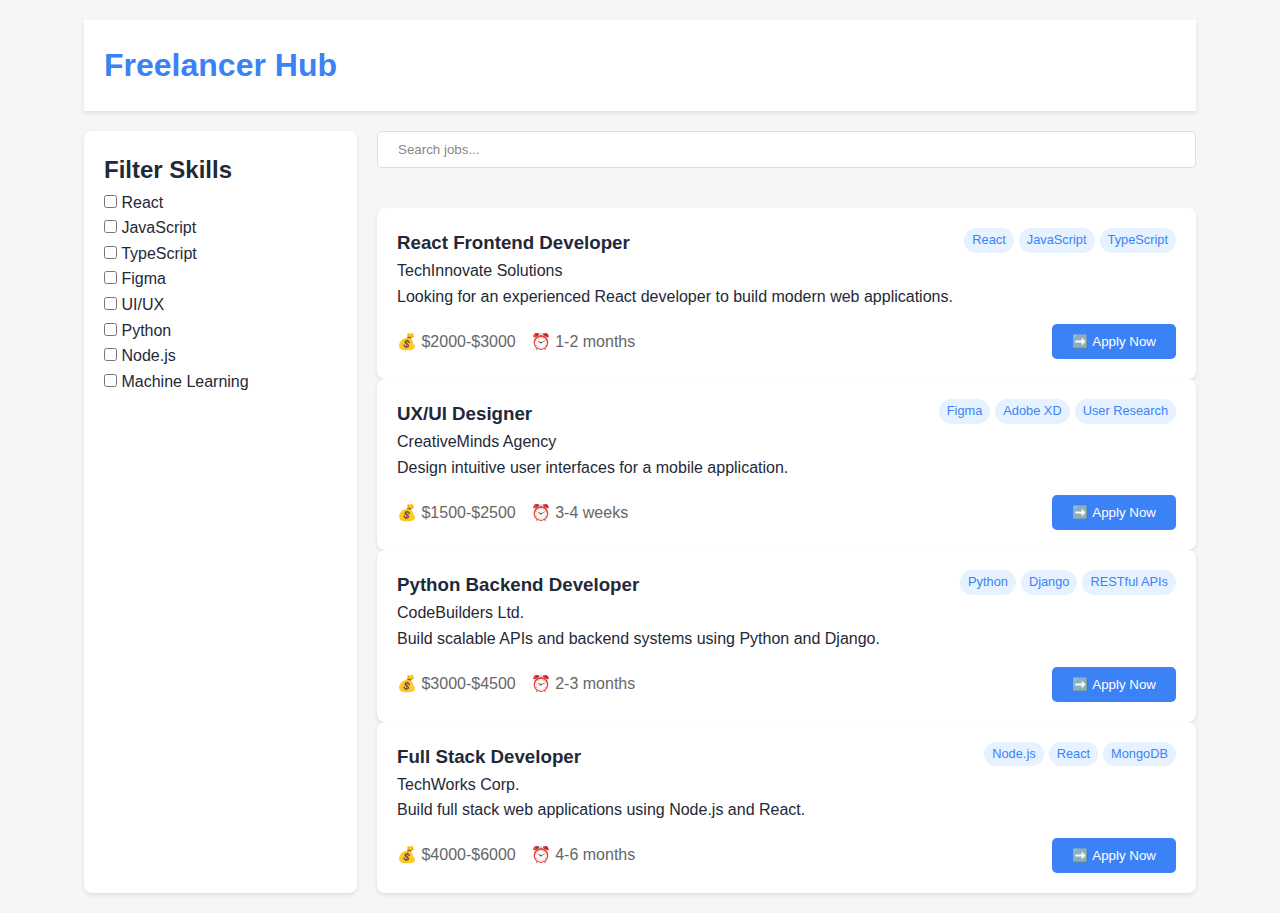
==== dash.html @ f64cd55f "Add files via upload" ====
<!DOCTYPE html>
<html lang="en">
<head>
    <meta charset="UTF-8">
    <meta name="viewport" content="width=device-width, initial-scale=1.0">
    <title>Freelancer Hub</title>
    <style>
        * {
            margin: 0;
            padding: 0;
            box-sizing: border-box;
        }

        :root {
            --primary-color: #3B82F6; /* Corporate blue */
            --secondary-color: #10B981; /* Fresh green */
            --background-color: #F4F7F6; /* Light background */
            --text-color: #1F2937; /* Dark text */
            --accent-color: #FF6B6B; /* Accent red */
            --button-hover-color: #059669; /* Hover green */
            --border-color: #ddd;
        }

        body {
            font-family: Arial, sans-serif;
            background-color: var(--background-color);
            line-height: 1.6;
            color: var(--text-color);
        }

        .container {
            width: 90%;
            max-width: 1200px;
            margin: 0 auto;
            padding: 20px;
        }

        header {
            background-color: #ffffff;
            padding: 20px;
            box-shadow: 0 2px 4px rgba(0,0,0,0.1);
            margin-bottom: 20px;
        }

        h1 {
            color: var(--primary-color);
            font-size: 2rem;
            margin: 0;
        }

        .platform-grid {
            display: grid;
            grid-template-columns: 1fr 3fr;
            gap: 20px;
        }

        .skills-filter {
            background-color: #ffffff;
            padding: 20px;
            border-radius: 8px;
            box-shadow: 0 2px 4px rgba(0,0,0,0.1);
        }

        .job-listings {
            display: flex;
            flex-direction: column;
            gap: 20px;
        }

        .search-bar {
            position: relative;
            margin-bottom: 20px;
        }

        .search-bar input {
            width: 100%;
            padding: 10px 40px 10px 20px;
            border: 1px solid var(--border-color);
            border-radius: 5px;
        }

        .job-card {
            background-color: #ffffff;
            border-radius: 8px;
            padding: 20px;
            box-shadow: 0 2px 4px rgba(0,0,0,0.1);
            transition: box-shadow 0.3s ease;
        }

        .job-card:hover {
            box-shadow: 0 4px 8px rgba(0,0,0,0.2);
        }

        .job-header {
            display: flex;
            justify-content: space-between;
            align-items: flex-start;
        }

        .job-skills {
            display: flex;
            gap: 5px;
        }

        .skill-tag {
            background-color: #e6f2ff;
            color: var(--primary-color);
            padding: 2px 8px;
            border-radius: 20px;
            font-size: 0.8em;
        }

        .job-details {
            display: flex;
            justify-content: space-between;
            align-items: center;
            margin-top: 15px;
        }

        .job-meta {
            display: flex;
            gap: 15px;
            color: #666;
        }

        .apply-btn {
            background-color: var(--primary-color);
            color: white;
            border: none;
            padding: 10px 20px;
            border-radius: 5px;
            cursor: pointer;
            display: flex;
            align-items: center;
            gap: 5px;
            transition: background-color 0.3s ease;
        }

        .apply-btn:disabled {
            background-color: var(--button-hover-color);
            cursor: not-allowed;
        }

        .apply-btn:hover {
            background-color: var(--button-hover-color);
        }

        .search-bar input::placeholder {
            color: #888;
        }
    </style>
</head>
<body>
    <div class="container">
        <header>
            <h1>Freelancer Hub</h1>
        </header>

        <div class="platform-grid">
            <div class="skills-filter" id="skillsFilter">
                <h2>Filter Skills</h2>
                <!-- Skills will be dynamically added here -->
            </div>

            <div class="job-listings">
                <div class="search-bar">
                    <input type="text" id="searchInput" placeholder="Search jobs...">
                </div>
                <div id="jobListings">
                    <!-- Jobs will be dynamically added here -->
                </div>
            </div>
        </div>
    </div>

    <script>
        const JobService = {
            jobs: [
                {
                    id: 1,
                    title: 'React Frontend Developer',
                    description: 'Looking for an experienced React developer to build modern web applications.',
                    company: 'TechInnovate Solutions',
                    skills: ['React', 'JavaScript', 'TypeScript'],
                    budget: '$2000-$3000',
                    duration: '1-2 months'
                },
                {
                    id: 2,
                    title: 'UX/UI Designer',
                    description: 'Design intuitive user interfaces for a mobile application.',
                    company: 'CreativeMinds Agency',
                    skills: ['Figma', 'Adobe XD', 'User Research'],
                    budget: '$1500-$2500',
                    duration: '3-4 weeks'
                },
                {
                    id: 3,
                    title: 'Python Backend Developer',
                    description: 'Build scalable APIs and backend systems using Python and Django.',
                    company: 'CodeBuilders Ltd.',
                    skills: ['Python', 'Django', 'RESTful APIs'],
                    budget: '$3000-$4500',
                    duration: '2-3 months'
                },
                {
                    id: 4,
                    title: 'Full Stack Developer',
                    description: 'Build full stack web applications using Node.js and React.',
                    company: 'TechWorks Corp.',
                    skills: ['Node.js', 'React', 'MongoDB'],
                    budget: '$4000-$6000',
                    duration: '4-6 months'
                },
            ],

            getJobs() {
                return this.jobs;
            },

            applyToJob(jobId) {
                console.log(`Applied to job ${jobId}`);
                return true;
            }
        };

        class FreelancerPlatform {
            constructor() {
                this.jobs = JobService.getJobs();
                this.appliedJobs = [];
                this.selectedSkills = [];
                this.availableSkills = [
                    'React', 'JavaScript', 'TypeScript', 
                    'Figma', 'UI/UX', 'Python', 
                    'Node.js', 'Machine Learning'
                ];

                this.init();
            }

            init() {
                this.renderSkillsFilter();
                this.renderJobListings();
                this.setupEventListeners();
            }

            renderSkillsFilter() {
                const filterContainer = document.getElementById('skillsFilter');
                this.availableSkills.forEach(skill => {
                    const skillDiv = document.createElement('div');
                    skillDiv.innerHTML = `
                        <input type="checkbox" id="${skill}" />
                        <label for="${skill}">${skill}</label>
                    `;
                    skillDiv.querySelector('input').addEventListener('change', () => this.toggleSkill(skill));
                    filterContainer.appendChild(skillDiv);
                });
            }

            toggleSkill(skill) {
                this.selectedSkills = this.selectedSkills.includes(skill)
                    ? this.selectedSkills.filter(s => s !== skill)
                    : [...this.selectedSkills, skill];
                this.renderJobListings();
            }

            renderJobListings() {
                const listingsContainer = document.getElementById('jobListings');
                const searchInput = document.getElementById('searchInput');
                const searchTerm = searchInput.value.toLowerCase();

                listingsContainer.innerHTML = '';

                const filteredJobs = this.jobs.filter(job => 
                    job.title.toLowerCase().includes(searchTerm) &&
                    (this.selectedSkills.length === 0 || 
                     this.selectedSkills.some(skill => job.skills.includes(skill)))
                );

                filteredJobs.forEach(job => {
                    const jobCard = document.createElement('div');
                    jobCard.className = 'job-card';
                    jobCard.innerHTML = this.createJobCardHTML(job);
                    jobCard.querySelector('.apply-btn')?.addEventListener('click', () => this.applyToJob(job.id));
                    listingsContainer.appendChild(jobCard);
                });
            }

            createJobCardHTML(job) {
                const isApplied = this.appliedJobs.includes(job.id);
                return `
                    <div class="job-header">
                        <div>
                            <h3>${job.title}</h3>
                            <p>${job.company}</p>
                        </div>
                        <div class="job-skills">
                            ${job.skills.map(skill => `<span class="skill-tag">${skill}</span>`).join('')}
                        </div>
                    </div>
                    <p>${job.description}</p>
                    <div class="job-details">
                        <div class="job-meta">
                            <div>💰 ${job.budget}</div>
                            <div>⏰ ${job.duration}</div>
                        </div>
                        <button class="apply-btn" ${isApplied ? 'disabled' : ''}>
                            ${isApplied ? '✅ Applied' : '➡️ Apply Now'}
                        </button>
                    </div>
                `;
            }

            applyToJob(jobId) {
                const result = JobService.applyToJob(jobId);
                if (result && !this.appliedJobs.includes(jobId)) {
                    this.appliedJobs.push(jobId);
                    this.renderJobListings();
                    window.location.href = 'apply.html';
                }
            }

            setupEventListeners() {
                document.getElementById('searchInput').addEventListener('input', () => this.renderJobListings());
            }
        }

        document.addEventListener('DOMContentLoaded', () => new FreelancerPlatform());
    </script>
</body>
</html>
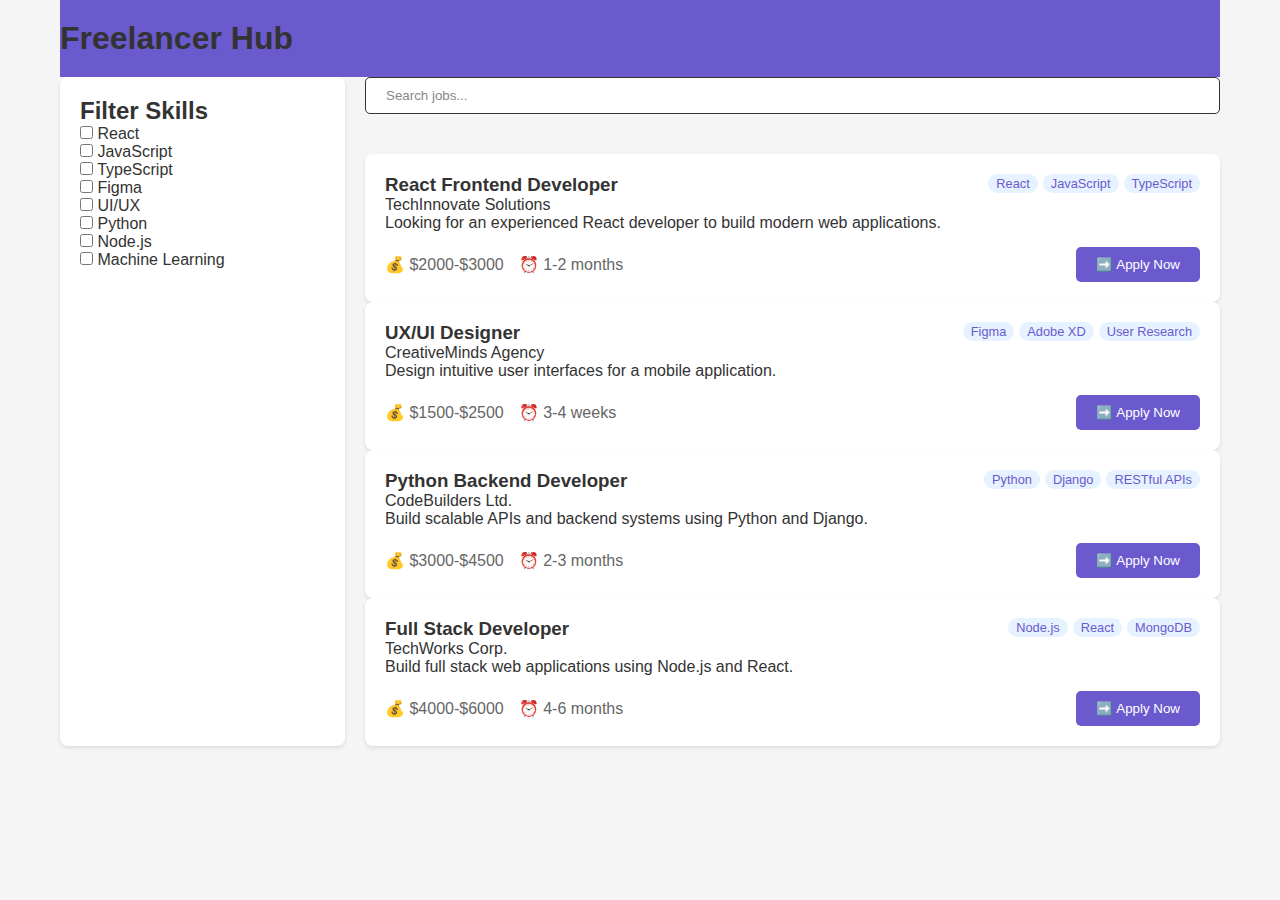
==== commit e857394c: "Add files via upload" ====
--- a/dash.html
+++ b/dash.html
@@ -5,49 +5,157 @@
     <meta name="viewport" content="width=device-width, initial-scale=1.0">
     <title>Freelancer Hub</title>
     <style>
+        :root {
+            --primary-color: #6A5ACD;
+            --secondary-color: #333333;
+            --accent-color: #FF6B6B;
+            --text-light: #FFFFFF;
+        }
+
         * {
             margin: 0;
             padding: 0;
             box-sizing: border-box;
         }
 
-        :root {
-            --primary-color: #3B82F6; /* Corporate blue */
-            --secondary-color: #10B981; /* Fresh green */
-            --background-color: #F4F7F6; /* Light background */
-            --text-color: #1F2937; /* Dark text */
-            --accent-color: #FF6B6B; /* Accent red */
-            --button-hover-color: #059669; /* Hover green */
-            --border-color: #ddd;
-        }
-
         body {
-            font-family: Arial, sans-serif;
-            background-color: var(--background-color);
-            line-height: 1.6;
-            color: var(--text-color);
+            font-family: 'Roboto', sans-serif;
+            color: var(--secondary-color);
+            background-color: #F5F5F5;
         }
 
         .container {
-            width: 90%;
             max-width: 1200px;
             margin: 0 auto;
-            padding: 20px;
-        }
-
+            padding: 0 20px;
+        }
+
+        /* Header */
         header {
-            background-color: #ffffff;
-            padding: 20px;
-            box-shadow: 0 2px 4px rgba(0,0,0,0.1);
+            background-color: var(--primary-color);
+            padding: 20px 0;
+        }
+
+        .header-content {
+            display: flex;
+            justify-content: space-between;
+            align-items: center;
+        }
+
+        .logo {
+            color: var(--text-light);
+            font-size: 24px;
+            font-weight: bold;
+        }
+
+        nav ul {
+            display: flex;
+            list-style: none;
+            gap: 30px;
+        }
+
+        nav a {
+            color: var(--text-light);
+            text-decoration: none;
+            transition: color 0.3s ease;
+        }
+
+        nav a:hover {
+            color: var(--accent-color);
+        }
+
+        .cta-buttons {
+            display: flex;
+            gap: 15px;
+        }
+
+        .btn {
+            padding: 12px 24px;
+            border-radius: 6px;
+            font-weight: 500;
+            transition: all 0.3s ease;
+            cursor: pointer;
+            border: none;
+            text-transform: uppercase;
+        }
+
+        .btn-primary {
+            background-color: var(--accent-color);
+            color: var(--text-light);
+        }
+
+        .btn-secondary {
+            background-color: transparent;
+            border: 2px solid var(--accent-color);
+            color: var(--accent-color);
+        }
+
+        /* Hero */
+        .hero {
+            background-image: linear-gradient(to right, var(--primary-color), var(--secondary-color));
+            color: var(--text-light);
+            padding: 100px 0;
+            text-align: center;
+        }
+
+        .hero-content {
+            max-width: 800px;
+            margin: 0 auto;
+        }
+
+        .hero-title {
+            font-size: 48px;
+            font-weight: bold;
             margin-bottom: 20px;
         }
 
-        h1 {
-            color: var(--primary-color);
-            font-size: 2rem;
-            margin: 0;
-        }
-
+        .hero-subtitle {
+            font-size: 20px;
+            margin-bottom: 40px;
+        }
+
+        /* Brands */
+        .brands {
+            background-color: var(--text-light);
+            padding: 60px 0;
+            text-align: center;
+        }
+
+        .brand-logos {
+            display: flex;
+            justify-content: center;
+            align-items: center;
+            gap: 50px;
+            margin-top: 30px;
+        }
+
+        .brand-logos img {
+            max-height: 50px;
+            filter: grayscale(100%);
+            transition: all 0.3s ease;
+        }
+
+        .brand-logos img:hover {
+            filter: grayscale(0%);
+        }
+
+        .brand-logos img[alt="Google"] { height: 30px; }
+        .brand-logos img[alt="Amazon"] { height: 40px; }
+        .brand-logos img[alt="YouTube"] { height: 30px; }
+        .brand-logos img[alt="IBM"] { height: 40px; }
+        .brand-logos img[alt="Infosys"] { height: 35px; }
+        .brand-logos img[alt="Facebook"] { height: 35px; }
+        .brand-logos img[alt="Meta"] { height: 35px; }
+
+        /* Footer */
+        footer {
+            background-color: var(--secondary-color);
+            color: var(--text-light);
+            padding: 30px 0;
+            text-align: center;
+        }
+
+        /* Additional Styles for Job Listings and Filters */
         .platform-grid {
             display: grid;
             grid-template-columns: 1fr 3fr;
@@ -75,7 +183,7 @@
         .search-bar input {
             width: 100%;
             padding: 10px 40px 10px 20px;
-            border: 1px solid var(--border-color);
+            border: 1px solid var(--secondary-color);
             border-radius: 5px;
         }
 
@@ -125,7 +233,7 @@
 
         .apply-btn {
             background-color: var(--primary-color);
-            color: white;
+            color: var(--text-light);
             border: none;
             padding: 10px 20px;
             border-radius: 5px;
